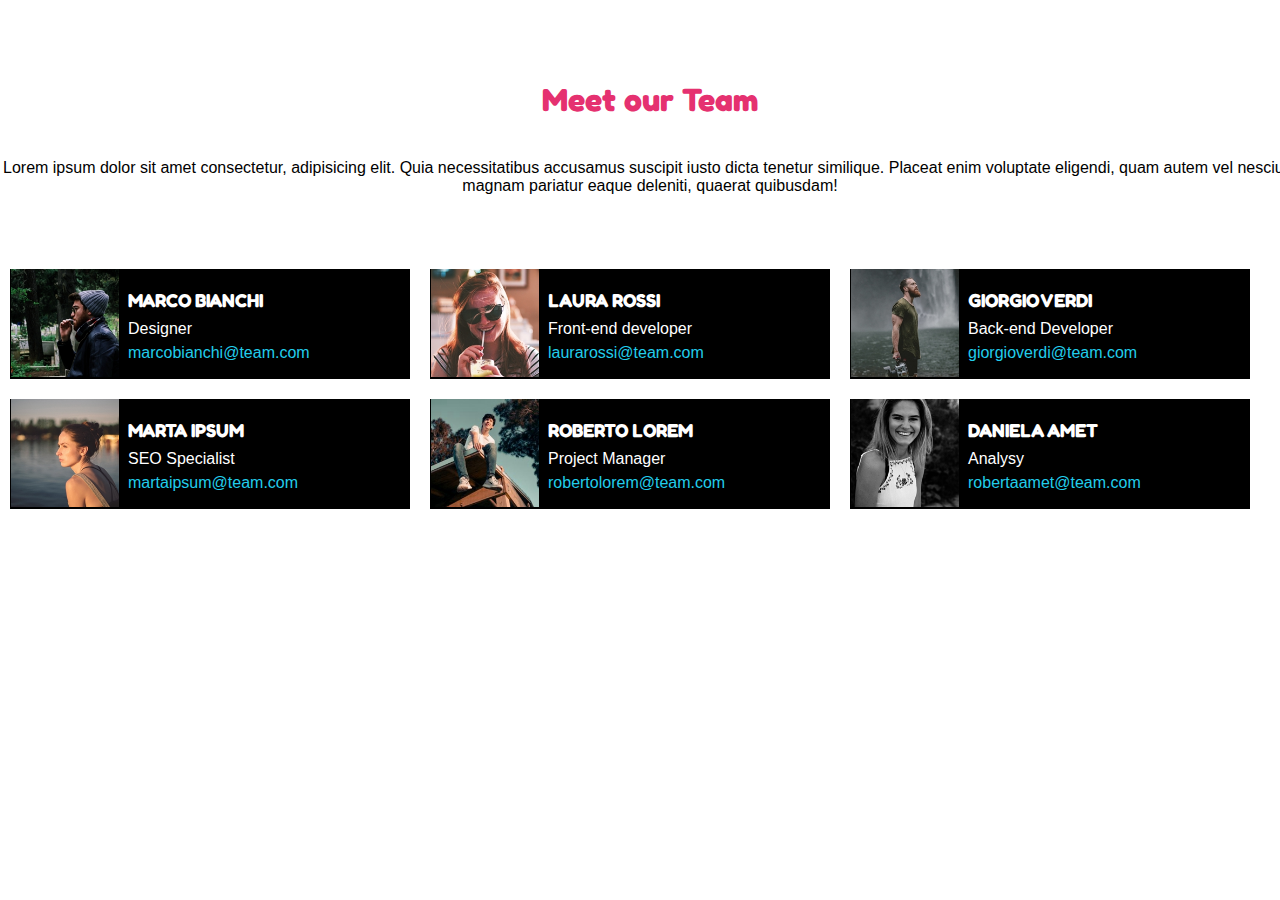
==== index.html @ 798952f1 "esercizio-floating-completo" ====
<!DOCTYPE html>
<html lang="en" dir="ltr">
<head>
    <meta charset="UTF-8">
    <meta http-equiv="X-UA-Compatible" content="IE=edge">
    <meta name="viewport" content="width=device-width, initial-scale=1.0">
    <meta name="Andrea" content="Floating Cards">
    <link rel="stylesheet" href="float-cards.css">
    <link rel="preconnect" href="https://fonts.googleapis.com">
    <link rel="preconnect" href="https://fonts.gstatic.com" crossorigin>
    <link href="https://fonts.googleapis.com/css2?family=Fredoka+One&display=swap" rel="stylesheet">
    <title>float cards</title>
</head>
<body>
    <div class="container">
        <header>

        <!-- Titolo principale -->

            <h1 class="pink text-alignment" >Meet our Team</h1>

            <p class=" text-alignment">Lorem ipsum dolor sit amet consectetur, adipisicing elit. 
                Quia necessitatibus accusamus suscipit iusto dicta tenetur 
                similique. Placeat enim voluptate eligendi, quam autem vel nesciunt 
                magnam pariatur eaque deleniti, quaerat quibusdam!</p>
            </header>
            
            
            <!-- inizio cards -->
            
            <main>
                <div class="clearfix" >

                    <div class="card">
                        <img class =float-tags src="img/male1.png" alt="">
                        <h3 class="float-tags"> MARCO BIANCHI</h3>
                        <p class="float-tags"> Designer</p>
                        <a  class =float-tags href="https://it.wikipedia.org/wiki/Posta_elettronica">marcobianchi@team.com </a>

                    </div>
                    
                    <div class="card">
                        <img class =float-tags src="img/female1.png" alt="">
                        <h3 class="float-tags"> LAURA ROSSI</h3>
                        <p class="float-tags"> Front-end developer</p>
                        <a  class =float-tags href="https://it.wikipedia.org/wiki/Posta_elettronica">laurarossi@team.com </a>

                    </div>
                    
                    <div class="card">
                        <img class =float-tags src="img/male2.png" alt="">
                        <h3 class="float-tags"> GIORGIO VERDI</h3>
                        <p class="float-tags"> Back-end Developer</p>
                        <a  class =float-tags href="https://it.wikipedia.org/wiki/Posta_elettronica">giorgioverdi@team.com </a>

                    </div>
                
                    <div class="card">
                        <img class =float-tags src="img/female2.png" alt="">
                        <h3 class="float-tags"> MARTA IPSUM</h3>
                        <p class="float-tags"> SEO Specialist</p>
                        <a  class =float-tags href="https://it.wikipedia.org/wiki/Posta_elettronica">martaipsum@team.com </a>

                    </div>
                    
                    <div class="card">
                        <img class =float-tags src="img/male3.png" alt="">
                        <h3 class="float-tags"> ROBERTO LOREM</h3>
                        <p class="float-tags"> Project Manager</p>
                        <a  class =float-tags href="https://it.wikipedia.org/wiki/Posta_elettronica">robertolorem@team.com </a>

                    </div>
                    
                    <div class="card">
                        <img class =float-tags src="img/female3.png" alt="">
                        <h3 class="float-tags"> DANIELA AMET</h3>
                        <p class="float-tags"> Analysy</p>
                        <a  class =float-tags href="https://it.wikipedia.org/wiki/Posta_elettronica">robertaamet@team.com </a>

                    </div>
            </div>
                
                
                
                
                
                
            </main>
    </div>
</body>
</html>
---- float-cards.css ----
/* CSS reset*/

*{
    margin: 0;
    padding: 0;
    box-sizing: border-box;
}

/*generals*/
*{
    font-family: 'Fredoka One', 'cursive';

}
/*utilities*/

.container{
    width: 1300px;
    margin: 0 auto;
}


.clearfix::after {
    content: ' ';
    clear:both;
    display: block
    }

.text-alignment{
    text-align: center;
    }

    img{
        width: 108px;
    }



/*colors*/

.pink{
    color: rgb(229,49,112);}

.blu{
    color: rgb(87,202,241)}


/* header */

h1{
    margin-top:2.5em ;
}


p{
font-family: sans-serif;
margin-top: 2.5em;
margin-bottom: 4em;

}

/* cards */

.card{
    height: 110px;
    width: 400px;
    float: left; 
    width: calc(100% / 3 -10);
    margin-bottom: 25px;
    margin: 10px;
    font-family: sans-serif;
    background-color: black;

}

.float-tags{
    float: left; 
    margin-bottom: 6px;
    margin-left: 1px;
}

h3{
    margin-top: 20px;
    margin-left: 5px;
    color: white;
    padding-left: 8px;
}

div > p {
    color: white;
    margin-top: 3px;
    margin-right: 94px;
    margin-left: 5px;
    padding-left: 8px;
}

a{
    color: rgb(34, 205, 235);
    text-decoration: none;
    padding-left: 8px;
    font-family: sans-serif;
    

}
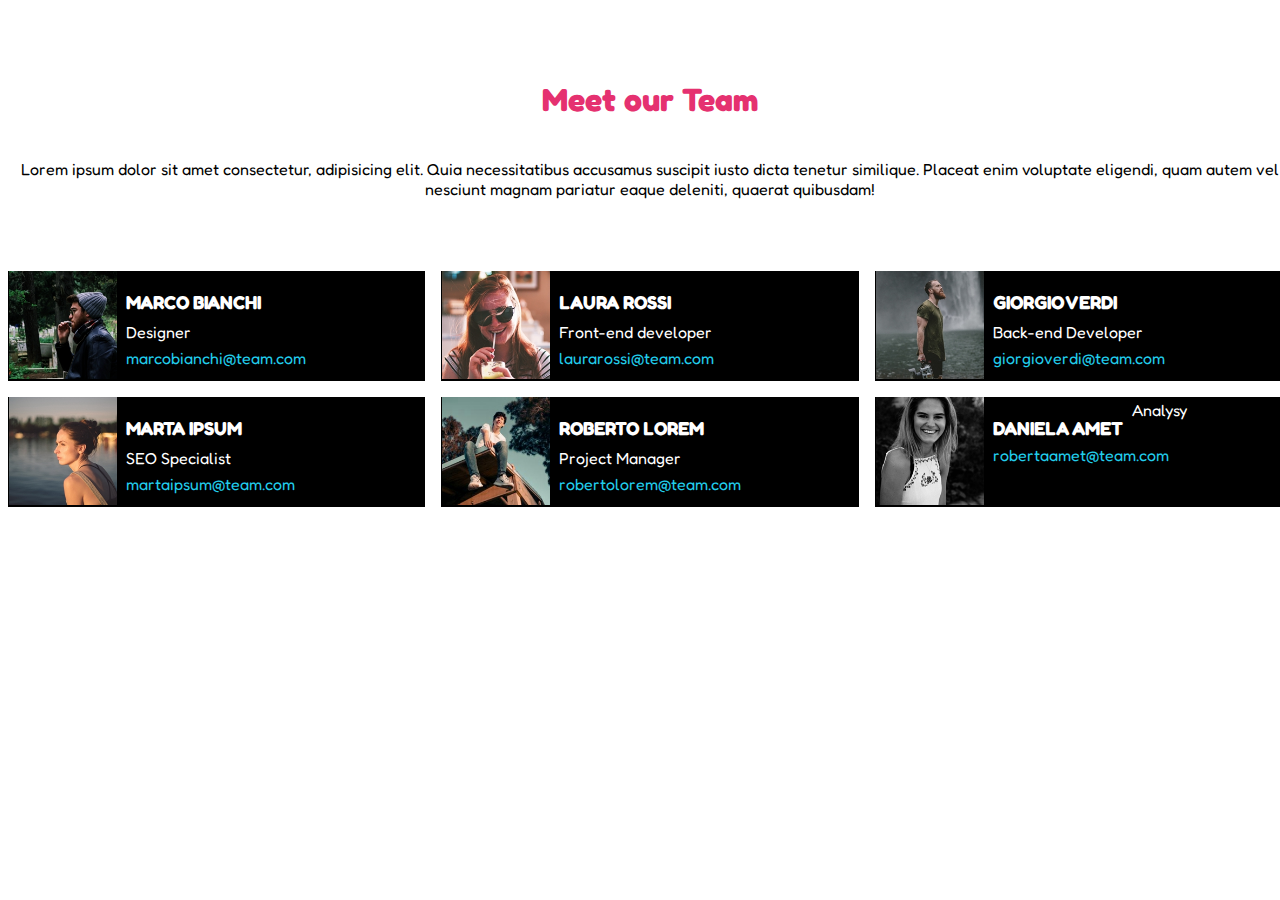
==== commit 5a9b215c: "aggiornamento-correzione-font-calc" ====
--- a/index.html
+++ b/index.html
@@ -8,14 +8,14 @@
     <link rel="stylesheet" href="float-cards.css">
     <link rel="preconnect" href="https://fonts.googleapis.com">
     <link rel="preconnect" href="https://fonts.gstatic.com" crossorigin>
-    <link href="https://fonts.googleapis.com/css2?family=Fredoka+One&display=swap" rel="stylesheet">
+    <link href="https://fonts.googleapis.com/css2?family=Fredoka:wght@400;600&display=swap" rel="stylesheet">
     <title>float cards</title>
 </head>
 <body>
     <div class="container">
         <header>
 
-        <!-- Titolo principale -->
+        <!-- Header -->
 
             <h1 class="pink text-alignment" >Meet our Team</h1>
 
@@ -30,7 +30,7 @@
             
             <main>
                 <div class="clearfix" >
-
+            <!-- MARCO -->
                     <div class="card">
                         <img class =float-tags src="img/male1.png" alt="">
                         <h3 class="float-tags"> MARCO BIANCHI</h3>
@@ -38,7 +38,7 @@
                         <a  class =float-tags href="https://it.wikipedia.org/wiki/Posta_elettronica">marcobianchi@team.com </a>
 
                     </div>
-                    
+            <!-- LAURA -->
                     <div class="card">
                         <img class =float-tags src="img/female1.png" alt="">
                         <h3 class="float-tags"> LAURA ROSSI</h3>
@@ -46,7 +46,7 @@
                         <a  class =float-tags href="https://it.wikipedia.org/wiki/Posta_elettronica">laurarossi@team.com </a>
 
                     </div>
-                    
+            <!-- GIORGIO -->       
                     <div class="card">
                         <img class =float-tags src="img/male2.png" alt="">
                         <h3 class="float-tags"> GIORGIO VERDI</h3>
@@ -54,7 +54,7 @@
                         <a  class =float-tags href="https://it.wikipedia.org/wiki/Posta_elettronica">giorgioverdi@team.com </a>
 
                     </div>
-                
+            <!-- MARTA -->   
                     <div class="card">
                         <img class =float-tags src="img/female2.png" alt="">
                         <h3 class="float-tags"> MARTA IPSUM</h3>
@@ -62,7 +62,7 @@
                         <a  class =float-tags href="https://it.wikipedia.org/wiki/Posta_elettronica">martaipsum@team.com </a>
 
                     </div>
-                    
+            <!-- ROBERTO -->        
                     <div class="card">
                         <img class =float-tags src="img/male3.png" alt="">
                         <h3 class="float-tags"> ROBERTO LOREM</h3>
@@ -70,7 +70,7 @@
                         <a  class =float-tags href="https://it.wikipedia.org/wiki/Posta_elettronica">robertolorem@team.com </a>
 
                     </div>
-                    
+            <!-- DANIELA -->       
                     <div class="card">
                         <img class =float-tags src="img/female3.png" alt="">
                         <h3 class="float-tags"> DANIELA AMET</h3>
--- a/float-cards.css
+++ b/float-cards.css
@@ -8,14 +8,14 @@
 
 /*generals*/
 *{
-    font-family: 'Fredoka One', 'cursive';
-
+    font-family: 'Fredoka', sans-serif;
 }
 /*utilities*/
 
 .container{
     width: 1300px;
     margin: 0 auto;
+    
 }
 
 
@@ -23,25 +23,27 @@
     content: ' ';
     clear:both;
     display: block
-    }
+}
 
 .text-alignment{
     text-align: center;
-    }
+}
 
     img{
         width: 108px;
-    }
+}
 
 
 
 /*colors*/
 
 .pink{
-    color: rgb(229,49,112);}
+    color: rgb(229,49,112);
+}
 
 .blu{
-    color: rgb(87,202,241)}
+    color: rgb(87,202,241)
+}
 
 
 /* header */
@@ -52,24 +54,21 @@
 
 
 p{
-font-family: sans-serif;
+
 margin-top: 2.5em;
 margin-bottom: 4em;
-
 }
 
 /* cards */
 
 .card{
     height: 110px;
-    width: 400px;
     float: left; 
-    width: calc(100% / 3 -10);
+    width: calc(100% / 3 - 16px);
     margin-bottom: 25px;
-    margin: 10px;
-    font-family: sans-serif;
+    margin: 8px;
+   
     background-color: black;
-
 }
 
 .float-tags{
@@ -91,13 +90,11 @@
     margin-right: 94px;
     margin-left: 5px;
     padding-left: 8px;
-}
+ }
 
 a{
     color: rgb(34, 205, 235);
     text-decoration: none;
     padding-left: 8px;
-    font-family: sans-serif;
-    
-
+   
 }